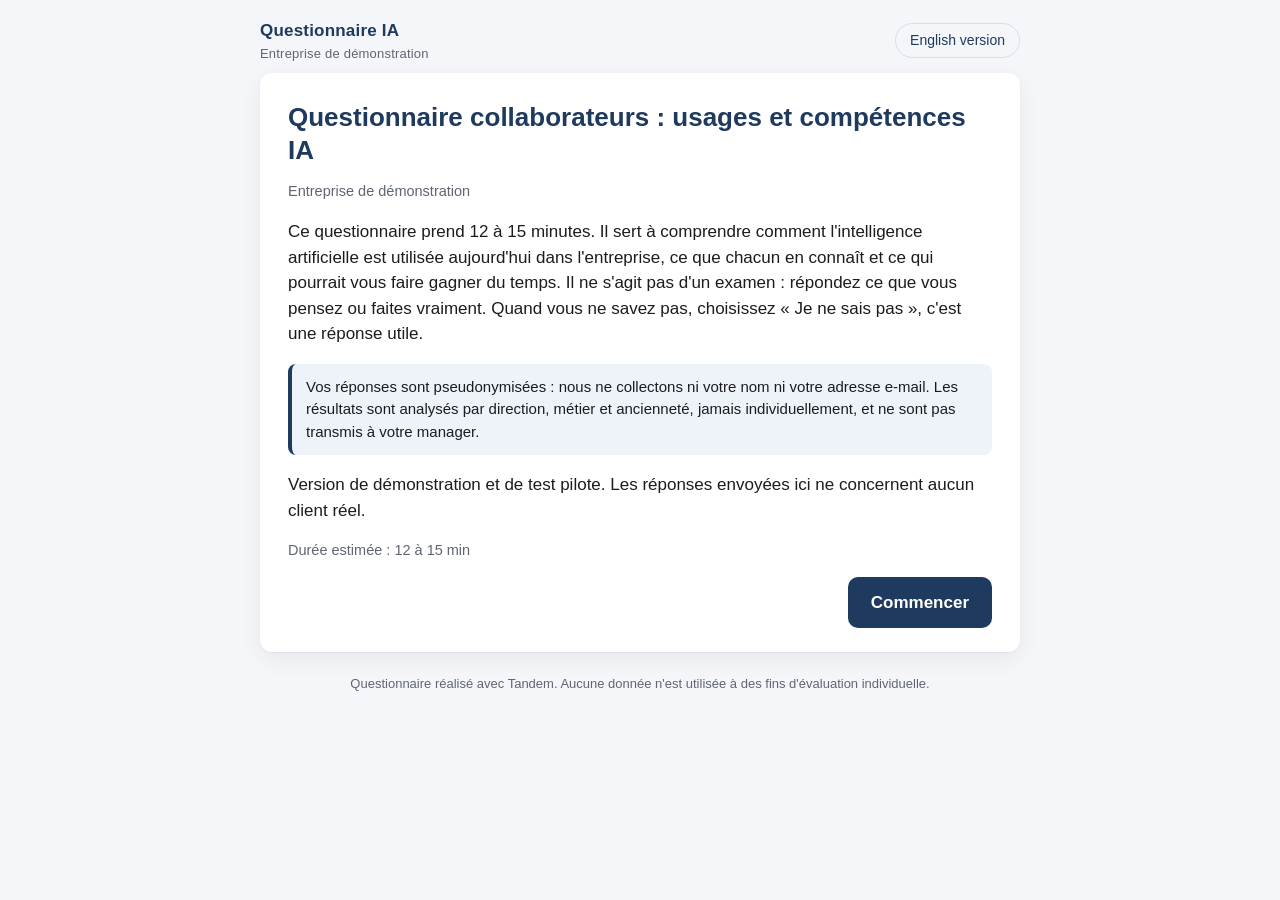
==== index.html @ 80fa5fea "Questionnaire collaborateurs audit IA, V1 Formulaire autonome FR/EN, 41 questions, logique condition" ====
<!doctype html>
<html lang="fr">
<head>
  <meta charset="utf-8">
  <meta name="viewport" content="width=device-width, initial-scale=1">
  <meta name="robots" content="noindex, nofollow">
  <title>Questionnaire : usages et compétences IA</title>
  <link rel="stylesheet" href="assets/style.css">
</head>
<body>
  <header class="topbar">
    <div class="brand" id="brand">Questionnaire IA<small id="brand-sub"></small></div>
    <button type="button" class="lang-toggle" id="lang-toggle" hidden></button>
  </header>

  <div class="progress" id="progress" hidden>
    <div class="progress-bar"><span id="progress-fill"></span></div>
    <div class="progress-label"><span id="progress-step"></span><span id="progress-block"></span></div>
  </div>

  <main>
    <div class="card" id="app" aria-live="polite">
      <p class="meta" id="loading">Chargement…</p>
    </div>
  </main>

  <p class="footer">Questionnaire réalisé avec <span id="footer-brand">Tandem</span>. Aucune donnée n'est utilisée à des fins d'évaluation individuelle.</p>

  <script src="assets/app.js"></script>
</body>
</html>
---- assets/style.css ----
:root {
  --navy: #1f3a5f;
  --navy-dark: #162a45;
  --accent: #e8672b;
  --ink: #1c1c1e;
  --muted: #5f6672;
  --line: #d9dee6;
  --bg: #f4f6f9;
  --card: #ffffff;
  --ok: #2e7d4f;
  --err: #b3261e;
  --err-bg: #fdecea;
  --focus: #9ec5fe;
  --radius: 12px;
  --font: -apple-system, BlinkMacSystemFont, "Segoe UI", Roboto, Helvetica, Arial, sans-serif;
}

* { box-sizing: border-box; }
html { -webkit-text-size-adjust: 100%; }
body {
  margin: 0;
  font-family: var(--font);
  font-size: 17px;
  line-height: 1.5;
  color: var(--ink);
  background: var(--bg);
  padding-inline: 16px;
  padding-block: 0 48px;
}

.topbar {
  max-width: 760px;
  margin: 0 auto;
  display: flex;
  align-items: center;
  justify-content: space-between;
  gap: 12px;
  padding: 18px 0 10px;
}
.brand { font-weight: 700; color: var(--navy); letter-spacing: .2px; }
.brand small { display: block; font-weight: 400; color: var(--muted); font-size: 13px; }
.lang-toggle {
  background: none; border: 1px solid var(--line); border-radius: 999px;
  padding: 6px 14px; font: inherit; font-size: 14px; color: var(--navy); cursor: pointer;
}
.lang-toggle:hover { border-color: var(--navy); }

.progress { max-width: 760px; margin: 0 auto 14px; }
.progress-bar { height: 6px; background: var(--line); border-radius: 999px; overflow: hidden; }
.progress-bar > span { display: block; height: 100%; width: 0; background: var(--accent); transition: width .3s ease; }
.progress-label { font-size: 13px; color: var(--muted); margin-top: 6px; display: flex; justify-content: space-between; }

main { max-width: 760px; margin: 0 auto; }
.card {
  background: var(--card);
  border-radius: var(--radius);
  box-shadow: 0 1px 2px rgba(20, 30, 50, .06), 0 8px 24px rgba(20, 30, 50, .06);
  padding: 28px 28px 24px;
}
@media (max-width: 480px) { .card { padding: 20px 16px; } body { font-size: 16px; } }

h1 { font-size: 26px; line-height: 1.25; margin: 0 0 12px; color: var(--navy); }
h2 { font-size: 21px; line-height: 1.3; margin: 0 0 6px; color: var(--navy); }
.block-intro { color: var(--muted); margin: 0 0 22px; font-size: 15.5px; }
.notice {
  background: #eef3fa; border-left: 4px solid var(--navy); border-radius: 8px;
  padding: 12px 14px; margin: 16px 0; font-size: 15px;
}
.notice.warn { background: #fff6ec; border-left-color: var(--accent); }
.meta { color: var(--muted); font-size: 14.5px; }

.question { border: 0; padding: 0; margin: 0 0 26px; min-width: 0; }
.question legend, .question .q-label {
  font-weight: 600; padding: 0; margin: 0 0 10px; display: block; line-height: 1.4;
}
.q-num { color: var(--muted); font-weight: 500; margin-right: 6px; }
.q-help { color: var(--muted); font-size: 14.5px; margin: -4px 0 10px; }
.q-context {
  white-space: pre-wrap; background: #f7f8fa; border: 1px solid var(--line); border-radius: 8px;
  padding: 12px 14px; margin: 0 0 12px; font-size: 15.5px;
}
.q-question { font-weight: 600; margin: 0 0 10px; }
.optional { font-weight: 400; color: var(--muted); font-size: 14px; }

.options { display: grid; gap: 8px; }
.opt {
  display: flex; align-items: flex-start; gap: 12px; padding: 12px 14px;
  border: 1px solid var(--line); border-radius: 10px; background: #fff; cursor: pointer;
  transition: border-color .15s, background .15s;
}
.opt:hover { border-color: #aeb8c7; }
.opt:has(input:checked) { border-color: var(--navy); background: #f0f4fa; }
.opt:has(input:focus-visible) { outline: 3px solid var(--focus); outline-offset: 1px; }
.opt input { margin: 4px 0 0; flex: 0 0 auto; width: 18px; height: 18px; accent-color: var(--navy); }
.opt span { flex: 1; }
.opt.nsp { border-style: dashed; color: var(--muted); }

.precision { margin: 4px 0 4px 44px; }
input[type="text"], input[type="email"], textarea {
  width: 100%; font: inherit; padding: 10px 12px; border: 1px solid var(--line); border-radius: 8px; background: #fff;
}
input[type="text"]:focus, input[type="email"]:focus, textarea:focus { outline: 3px solid var(--focus); border-color: var(--navy); }
textarea { min-height: 96px; resize: vertical; }
.textarea-long textarea { min-height: 120px; }

.scale { display: grid; grid-template-columns: repeat(5, 1fr); gap: 6px; }
.scale label {
  display: flex; flex-direction: column; align-items: center; gap: 6px; padding: 10px 4px;
  border: 1px solid var(--line); border-radius: 10px; cursor: pointer; font-weight: 600;
}
.scale label:has(input:checked) { border-color: var(--navy); background: #f0f4fa; }
.scale label:has(input:focus-visible) { outline: 3px solid var(--focus); }
.scale input { accent-color: var(--navy); width: 18px; height: 18px; }
.scale-ends { display: flex; justify-content: space-between; font-size: 13px; color: var(--muted); margin-top: 6px; }

.tool-grid { display: grid; gap: 10px; }
.tool-row { border: 1px solid var(--line); border-radius: 10px; padding: 10px 12px; }
.tool-row .tool-name { font-weight: 600; margin-bottom: 8px; }
.tool-row .options { grid-template-columns: repeat(auto-fit, minmax(190px, 1fr)); }
.tool-row .opt { padding: 8px 10px; font-size: 15px; }

.error-msg { color: var(--err); font-size: 14.5px; margin: 8px 0 0; display: none; }
.question.invalid .error-msg { display: block; }
.question.invalid > legend, .question.invalid > .q-label { color: var(--err); }
.question.invalid .opt, .question.invalid .scale label { border-color: #e6a39e; }

.actions { display: flex; justify-content: space-between; gap: 12px; margin-top: 8px; flex-wrap: wrap; }
.btn {
  font: inherit; font-weight: 600; border-radius: 10px; padding: 12px 22px; cursor: pointer; border: 1px solid transparent;
  min-width: 140px;
}
.btn-primary { background: var(--navy); color: #fff; }
.btn-primary:hover { background: var(--navy-dark); }
.btn-primary:disabled { opacity: .6; cursor: progress; }
.btn-secondary { background: #fff; color: var(--navy); border-color: var(--line); }
.btn-secondary:hover { border-color: var(--navy); }
.btn-link { background: none; border: 0; color: var(--navy); text-decoration: underline; cursor: pointer; font: inherit; padding: 0; }
.btn:focus-visible, .btn-link:focus-visible, .lang-toggle:focus-visible { outline: 3px solid var(--focus); outline-offset: 2px; }

.global-error {
  background: var(--err-bg); color: var(--err); border-radius: 8px; padding: 12px 14px; margin: 0 0 16px; display: none;
}
.global-error.show { display: block; }

.thanks { text-align: center; padding: 20px 0; }
.thanks .check {
  width: 64px; height: 64px; border-radius: 50%; background: #e6f4ec; color: var(--ok); display: inline-flex;
  align-items: center; justify-content: center; font-size: 32px; margin-bottom: 16px;
}
.footer { max-width: 760px; margin: 22px auto 0; color: var(--muted); font-size: 13px; text-align: center; }
.sr-only { position: absolute; width: 1px; height: 1px; overflow: hidden; clip: rect(0 0 0 0); white-space: nowrap; }
.hp { position: absolute; left: -9999px; opacity: 0; height: 0; width: 0; }
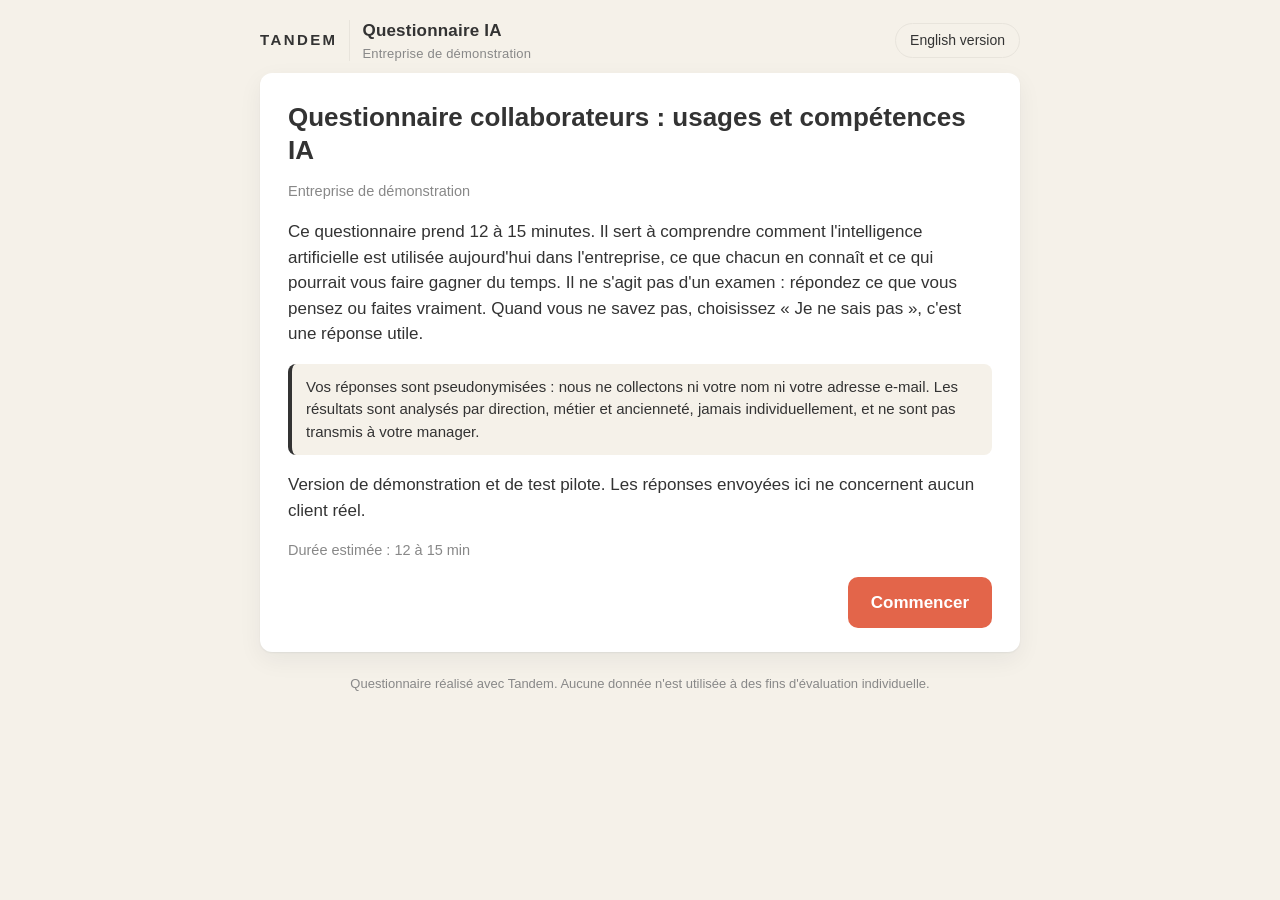
==== commit f8b3a28c: "Marque Tandem (wordmark) en en-tête de toutes les interfaces - Lockup « Tandem » dans le formulaire," ====
--- a/index.html
+++ b/index.html
@@ -9,7 +9,11 @@
 </head>
 <body>
   <header class="topbar">
-    <div class="brand" id="brand">Questionnaire IA<small id="brand-sub"></small></div>
+    <div class="brand-lockup">
+      <span class="brandmark">Tandem</span>
+      <span class="sep"></span>
+      <div class="brand" id="brand">Questionnaire IA<small id="brand-sub"></small></div>
+    </div>
     <button type="button" class="lang-toggle" id="lang-toggle" hidden></button>
   </header>
 
--- a/assets/style.css
+++ b/assets/style.css
@@ -1,11 +1,13 @@
 :root {
-  --navy: #1f3a5f;
-  --navy-dark: #162a45;
-  --accent: #e8672b;
-  --ink: #1c1c1e;
-  --muted: #5f6672;
-  --line: #d9dee6;
-  --bg: #f4f6f9;
+  /* Palette Tandem : encre + terracotta + crème */
+  --navy: #333333;         /* encre principale (titres, chrome, bordures actives) */
+  --navy-dark: #1f1f1f;
+  --accent: #e3654a;       /* terracotta (boutons, accents) */
+  --accent-dark: #c9502f;
+  --ink: #333333;
+  --muted: #888888;
+  --line: #e8e4dc;
+  --bg: #f5f1e9;           /* crème */
   --card: #ffffff;
   --ok: #2e7d4f;
   --err: #b3261e;
@@ -37,6 +39,9 @@
   gap: 12px;
   padding: 18px 0 10px;
 }
+.brand-lockup { display: flex; align-items: center; gap: 12px; }
+.brand-lockup .sep { width: 1px; align-self: stretch; background: var(--line); margin: 2px 0; }
+.brandmark { font-weight: 800; letter-spacing: .16em; text-transform: uppercase; font-size: 15px; color: var(--ink); }
 .brand { font-weight: 700; color: var(--navy); letter-spacing: .2px; }
 .brand small { display: block; font-weight: 400; color: var(--muted); font-size: 13px; }
 .lang-toggle {
@@ -63,7 +68,7 @@
 h2 { font-size: 21px; line-height: 1.3; margin: 0 0 6px; color: var(--navy); }
 .block-intro { color: var(--muted); margin: 0 0 22px; font-size: 15.5px; }
 .notice {
-  background: #eef3fa; border-left: 4px solid var(--navy); border-radius: 8px;
+  background: #f5f1e9; border-left: 4px solid var(--navy); border-radius: 8px;
   padding: 12px 14px; margin: 16px 0; font-size: 15px;
 }
 .notice.warn { background: #fff6ec; border-left-color: var(--accent); }
@@ -76,7 +81,7 @@
 .q-num { color: var(--muted); font-weight: 500; margin-right: 6px; }
 .q-help { color: var(--muted); font-size: 14.5px; margin: -4px 0 10px; }
 .q-context {
-  white-space: pre-wrap; background: #f7f8fa; border: 1px solid var(--line); border-radius: 8px;
+  white-space: pre-wrap; background: #faf7f1; border: 1px solid var(--line); border-radius: 8px;
   padding: 12px 14px; margin: 0 0 12px; font-size: 15.5px;
 }
 .q-question { font-weight: 600; margin: 0 0 10px; }
@@ -88,8 +93,8 @@
   border: 1px solid var(--line); border-radius: 10px; background: #fff; cursor: pointer;
   transition: border-color .15s, background .15s;
 }
-.opt:hover { border-color: #aeb8c7; }
-.opt:has(input:checked) { border-color: var(--navy); background: #f0f4fa; }
+.opt:hover { border-color: #cfc7ba; }
+.opt:has(input:checked) { border-color: var(--navy); background: #f6efe6; }
 .opt:has(input:focus-visible) { outline: 3px solid var(--focus); outline-offset: 1px; }
 .opt input { margin: 4px 0 0; flex: 0 0 auto; width: 18px; height: 18px; accent-color: var(--navy); }
 .opt span { flex: 1; }
@@ -108,7 +113,7 @@
   display: flex; flex-direction: column; align-items: center; gap: 6px; padding: 10px 4px;
   border: 1px solid var(--line); border-radius: 10px; cursor: pointer; font-weight: 600;
 }
-.scale label:has(input:checked) { border-color: var(--navy); background: #f0f4fa; }
+.scale label:has(input:checked) { border-color: var(--navy); background: #f6efe6; }
 .scale label:has(input:focus-visible) { outline: 3px solid var(--focus); }
 .scale input { accent-color: var(--navy); width: 18px; height: 18px; }
 .scale-ends { display: flex; justify-content: space-between; font-size: 13px; color: var(--muted); margin-top: 6px; }
@@ -129,8 +134,8 @@
   font: inherit; font-weight: 600; border-radius: 10px; padding: 12px 22px; cursor: pointer; border: 1px solid transparent;
   min-width: 140px;
 }
-.btn-primary { background: var(--navy); color: #fff; }
-.btn-primary:hover { background: var(--navy-dark); }
+.btn-primary { background: var(--accent); color: #fff; }
+.btn-primary:hover { background: var(--accent-dark); }
 .btn-primary:disabled { opacity: .6; cursor: progress; }
 .btn-secondary { background: #fff; color: var(--navy); border-color: var(--line); }
 .btn-secondary:hover { border-color: var(--navy); }
